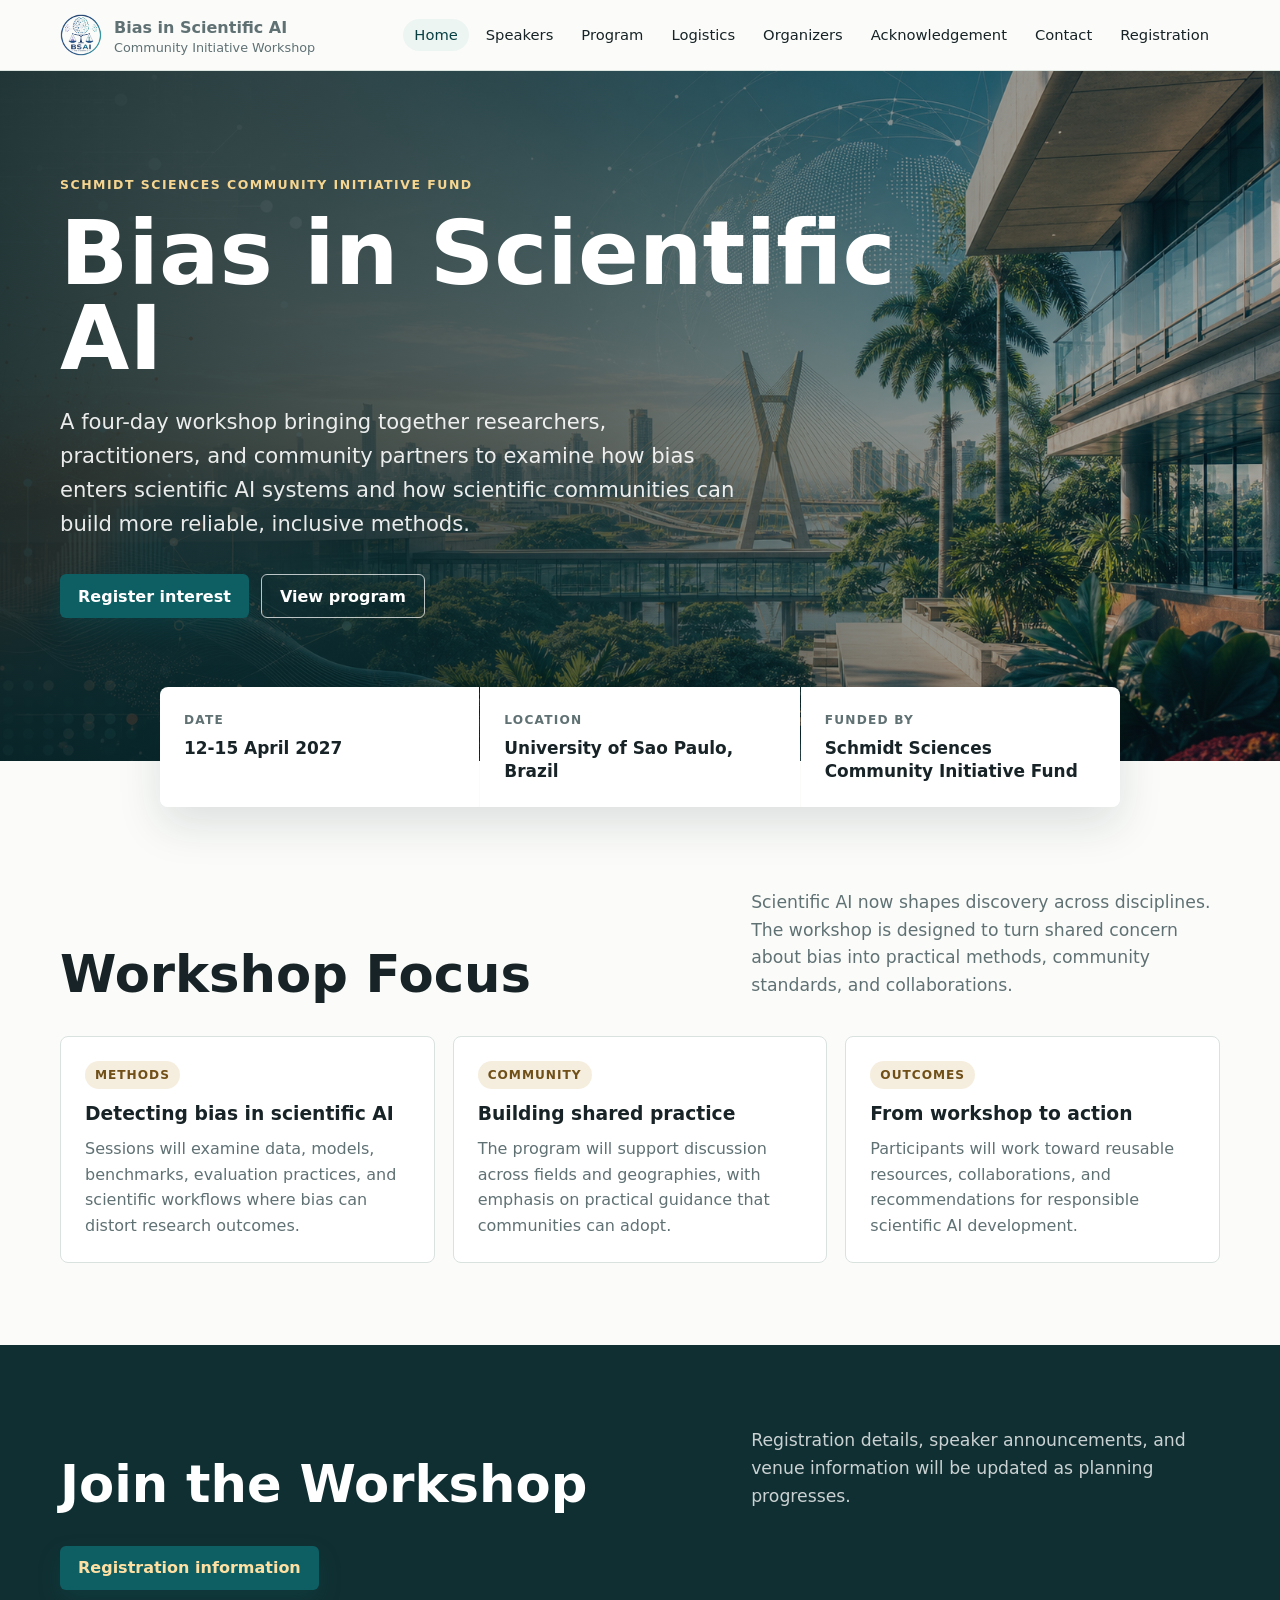
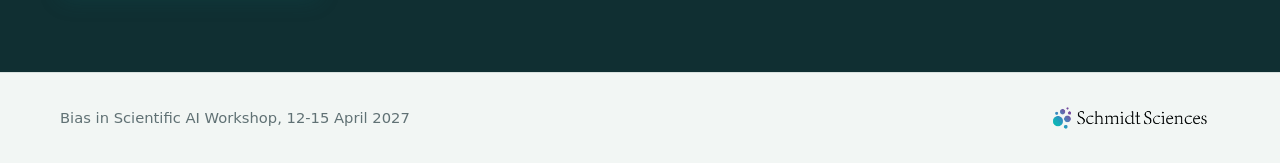
==== index.html @ dd46ebc9 "Initial workshop website" ====
<!doctype html>
<html lang="en">
<head>
  <meta charset="utf-8">
  <meta name="viewport" content="width=device-width, initial-scale=1">
  <title>Bias in Scientific AI Workshop</title>
  <meta name="description" content="Bias in Scientific AI, a community initiative workshop funded by Schmidt Sciences, 12-15 April 2027 at the University of Sao Paulo, Brazil.">
  <link rel="stylesheet" href="assets/css/styles.css">
</head>
<body>
  <header class="site-header">
    <div class="nav-wrap">
      <a class="brand" href="index.html">
        <img class="brand-logo" src="images/BSAIlogo.png" alt="Bias in Scientific AI workshop logo">
        <span class="brand-text">
          <strong>Bias in Scientific AI</strong>
          <span>Community Initiative Workshop</span>
        </span>
      </a>
      <nav class="site-nav" aria-label="Primary navigation">
        <a href="index.html" aria-current="page">Home</a>
        <a href="speakers.html">Speakers</a>
        <a href="program.html">Program</a>
        <a href="logistics.html">Logistics</a>
        <a href="organizers.html">Organizers</a>
        <a href="acknowledgement.html">Acknowledgement</a>
        <a href="contact.html">Contact</a>
        <a href="registration.html">Registration</a>
      </nav>
    </div>
  </header>

  <main>
    <section class="hero">
      <div class="hero-inner">
        <p class="eyebrow">Schmidt Sciences Community Initiative Fund</p>
        <h1>Bias in Scientific AI</h1>
        <p class="hero-summary">A four-day workshop bringing together researchers, practitioners, and community partners to examine how bias enters scientific AI systems and how scientific communities can build more reliable, inclusive methods.</p>
        <div class="hero-actions">
          <a class="button" href="registration.html">Register interest</a>
          <a class="button-secondary" href="program.html">View program</a>
        </div>
      </div>
    </section>

    <div class="hero-facts" aria-label="Workshop details">
      <div class="fact">
        <span>Date</span>
        <strong>12-15 April 2027</strong>
      </div>
      <div class="fact">
        <span>Location</span>
        <strong>University of Sao Paulo, Brazil</strong>
      </div>
      <div class="fact">
        <span>Funded by</span>
        <strong>Schmidt Sciences Community Initiative Fund</strong>
      </div>
    </div>

    <section class="section">
      <div class="section-header">
        <h2>Workshop Focus</h2>
        <p>Scientific AI now shapes discovery across disciplines. The workshop is designed to turn shared concern about bias into practical methods, community standards, and collaborations.</p>
      </div>
      <div class="grid">
        <article class="card">
          <span class="tag">Methods</span>
          <h3>Detecting bias in scientific AI</h3>
          <p>Sessions will examine data, models, benchmarks, evaluation practices, and scientific workflows where bias can distort research outcomes.</p>
        </article>
        <article class="card">
          <span class="tag">Community</span>
          <h3>Building shared practice</h3>
          <p>The program will support discussion across fields and geographies, with emphasis on practical guidance that communities can adopt.</p>
        </article>
        <article class="card">
          <span class="tag">Outcomes</span>
          <h3>From workshop to action</h3>
          <p>Participants will work toward reusable resources, collaborations, and recommendations for responsible scientific AI development.</p>
        </article>
      </div>
    </section>

    <section class="band">
      <div class="section">
        <div class="section-header">
          <h2>Join the Workshop</h2>
          <p>Registration details, speaker announcements, and venue information will be updated as planning progresses.</p>
        </div>
        <a class="button" href="registration.html">Registration information</a>
      </div>
    </section>
  </main>

  <footer class="site-footer">
    <div class="footer-inner">
      <span>Bias in Scientific AI Workshop, 12-15 April 2027</span>
      <img class="footer-logo" src="images/schmidtsciences_secondary_color.png" alt="Schmidt Sciences">
    </div>
  </footer>
</body>
</html>
---- assets/css/styles.css ----
:root {
  --ink: #172326;
  --muted: #607174;
  --paper: #fbfcfa;
  --panel: #ffffff;
  --line: #d9e2df;
  --teal: #0e5f63;
  --teal-dark: #073f42;
  --coral: #c94f3f;
  --gold: #bf8f35;
  --soft: #edf5f2;
  --shadow: 0 18px 44px rgba(18, 36, 38, 0.13);
  --radius: 8px;
}

* {
  box-sizing: border-box;
}

html {
  scroll-behavior: smooth;
}

body {
  margin: 0;
  color: var(--ink);
  background: var(--paper);
  font-family: Inter, ui-sans-serif, system-ui, -apple-system, BlinkMacSystemFont, "Segoe UI", sans-serif;
  line-height: 1.6;
}

a {
  color: var(--teal);
  text-decoration-color: rgba(14, 95, 99, 0.35);
  text-underline-offset: 0.18em;
}

a:hover {
  color: var(--coral);
}

img {
  display: block;
  max-width: 100%;
}

.site-header {
  position: sticky;
  top: 0;
  z-index: 10;
  border-bottom: 1px solid rgba(217, 226, 223, 0.88);
  background: rgba(251, 252, 250, 0.94);
  backdrop-filter: blur(14px);
}

.nav-wrap {
  display: flex;
  align-items: center;
  justify-content: space-between;
  width: min(1160px, calc(100% - 32px));
  margin: 0 auto;
  padding: 14px 0;
  gap: 24px;
}

.brand {
  display: inline-flex;
  align-items: center;
  gap: 12px;
  color: var(--ink);
  text-decoration: none;
  line-height: 1.1;
  min-width: 220px;
}

.brand-logo {
  width: 42px;
  height: 42px;
  flex: 0 0 auto;
  object-fit: contain;
}

.brand-text {
  display: grid;
}

.brand strong {
  font-size: 1rem;
  letter-spacing: 0;
}

.brand span {
  color: var(--muted);
  font-size: 0.8rem;
  margin-top: 4px;
}

.site-nav {
  display: flex;
  align-items: center;
  justify-content: flex-end;
  flex-wrap: wrap;
  gap: 6px;
}

.site-nav a {
  border-radius: 999px;
  color: var(--ink);
  font-size: 0.92rem;
  line-height: 1;
  padding: 9px 11px;
  text-decoration: none;
}

.site-nav a:hover,
.site-nav a[aria-current="page"] {
  background: var(--soft);
  color: var(--teal-dark);
}

.button,
.button-secondary {
  display: inline-flex;
  align-items: center;
  justify-content: center;
  min-height: 44px;
  border-radius: 6px;
  padding: 0 18px;
  font-weight: 700;
  text-decoration: none;
}

.button {
  background: var(--teal);
  color: #fff;
  box-shadow: 0 10px 22px rgba(14, 95, 99, 0.22);
}

.button:hover {
  background: var(--teal-dark);
  color: #fff;
}

.button-secondary {
  border: 1px solid rgba(255, 255, 255, 0.72);
  color: #fff;
}

.button-secondary:hover {
  background: #fff;
  color: var(--teal-dark);
}

.hero {
  position: relative;
  min-height: 690px;
  color: #fff;
  background:
    linear-gradient(90deg, rgba(7, 30, 32, 0.88) 0%, rgba(7, 30, 32, 0.66) 44%, rgba(7, 30, 32, 0.22) 100%),
    url("../../images/hero-workshop.png") center / cover no-repeat;
}

.hero-inner {
  width: min(1160px, calc(100% - 32px));
  margin: 0 auto;
  padding: 104px 0 92px;
}

.eyebrow {
  margin: 0 0 16px;
  color: #f5d58f;
  font-size: 0.78rem;
  font-weight: 800;
  letter-spacing: 0.12em;
  text-transform: uppercase;
}

.hero h1 {
  max-width: 860px;
  margin: 0;
  font-size: clamp(3rem, 7vw, 6.6rem);
  line-height: 0.95;
  letter-spacing: 0;
}

.hero-summary {
  max-width: 690px;
  margin: 24px 0 0;
  color: rgba(255, 255, 255, 0.9);
  font-size: clamp(1.05rem, 1.7vw, 1.32rem);
}

.hero-actions {
  display: flex;
  flex-wrap: wrap;
  gap: 12px;
  margin-top: 34px;
}

.hero-facts {
  display: grid;
  grid-template-columns: repeat(3, minmax(0, 1fr));
  gap: 1px;
  width: min(960px, calc(100% - 32px));
  margin: -74px auto 0;
  position: relative;
  z-index: 2;
  border-radius: var(--radius);
  overflow: hidden;
  box-shadow: var(--shadow);
}

.fact {
  background: var(--panel);
  padding: 24px;
}

.fact span {
  display: block;
  color: var(--muted);
  font-size: 0.76rem;
  font-weight: 800;
  letter-spacing: 0.1em;
  text-transform: uppercase;
}

.fact strong {
  display: block;
  margin-top: 7px;
  color: var(--ink);
  font-size: 1.06rem;
  line-height: 1.35;
}

.section {
  width: min(1160px, calc(100% - 32px));
  margin: 0 auto;
  padding: 82px 0;
}

.section.narrow {
  width: min(880px, calc(100% - 32px));
}

.section-header {
  display: grid;
  grid-template-columns: minmax(0, 0.9fr) minmax(260px, 0.65fr);
  gap: 42px;
  align-items: end;
  margin-bottom: 36px;
}

.section-header h2,
.page-title h1 {
  margin: 0;
  font-size: clamp(2rem, 4vw, 3.8rem);
  line-height: 1.02;
  letter-spacing: 0;
}

.section-header p,
.page-title p,
.lead {
  margin: 0;
  color: var(--muted);
  font-size: 1.08rem;
}

.page-title {
  background: var(--soft);
  border-bottom: 1px solid var(--line);
}

.page-title-inner {
  width: min(1160px, calc(100% - 32px));
  margin: 0 auto;
  padding: 72px 0 62px;
}

.page-title-with-logo {
  display: grid;
  grid-template-columns: minmax(0, 1fr) 150px;
  gap: 34px;
  align-items: center;
}

.page-title-logo {
  justify-self: end;
  width: min(150px, 100%);
  height: auto;
  object-fit: contain;
}

.page-title h1 {
  max-width: 900px;
}

.page-title p {
  max-width: 760px;
  margin-top: 18px;
}

.grid {
  display: grid;
  grid-template-columns: repeat(3, minmax(0, 1fr));
  gap: 18px;
}

.grid.two {
  grid-template-columns: repeat(2, minmax(0, 1fr));
}

.card,
.person,
.notice,
.timeline-item,
.schedule-row {
  border: 1px solid var(--line);
  border-radius: var(--radius);
  background: var(--panel);
}

.card,
.person,
.notice {
  padding: 24px;
}

.card h3,
.person h3,
.notice h2,
.timeline-item h3,
.schedule-row h3 {
  margin: 0 0 10px;
  line-height: 1.2;
}

.card p,
.person p,
.notice p {
  margin: 0;
  color: var(--muted);
}

.person-photo {
  width: 100%;
  aspect-ratio: 4 / 3;
  border-radius: 6px;
  margin-bottom: 18px;
  background:
    linear-gradient(135deg, rgba(14, 95, 99, 0.14), rgba(201, 79, 63, 0.13)),
    var(--soft);
  border: 1px solid var(--line);
}

.tag {
  display: inline-flex;
  align-items: center;
  min-height: 28px;
  border-radius: 999px;
  margin-bottom: 14px;
  padding: 0 10px;
  background: rgba(191, 143, 53, 0.16);
  color: #705018;
  font-size: 0.76rem;
  font-weight: 800;
  letter-spacing: 0.08em;
  text-transform: uppercase;
}

.band {
  background: #102f32;
  color: #fff;
}

.band .section-header p,
.band .lead {
  color: rgba(255, 255, 255, 0.78);
}

.band a {
  color: #ffe0a3;
}

.timeline {
  display: grid;
  gap: 14px;
}

.timeline-item {
  display: grid;
  grid-template-columns: 160px 1fr;
  gap: 22px;
  padding: 22px;
}

.timeline-item time {
  color: var(--coral);
  font-weight: 800;
}

.timeline-item p {
  margin: 0;
  color: var(--muted);
}

.resource-links {
  display: flex;
  flex-wrap: wrap;
  gap: 10px;
  margin-top: 16px;
}

.resource-links a {
  display: inline-flex;
  align-items: center;
  min-height: 34px;
  border: 1px solid var(--line);
  border-radius: 999px;
  padding: 0 13px;
  background: var(--soft);
  color: var(--teal-dark);
  font-size: 0.9rem;
  font-weight: 700;
  text-decoration: none;
}

.resource-links a:hover {
  border-color: rgba(201, 79, 63, 0.42);
  background: #fff5f1;
  color: var(--coral);
}

.schedule {
  display: grid;
  gap: 16px;
}

.schedule-row {
  display: grid;
  grid-template-columns: 180px 1fr;
  gap: 22px;
  padding: 22px;
}

.schedule-row .time {
  color: var(--teal-dark);
  font-weight: 800;
}

.schedule-row p {
  margin: 0;
  color: var(--muted);
}

.split {
  display: grid;
  grid-template-columns: minmax(0, 0.78fr) minmax(300px, 0.52fr);
  gap: 34px;
  align-items: start;
}

.list {
  margin: 0;
  padding-left: 20px;
  color: var(--muted);
}

.list li + li {
  margin-top: 10px;
}

.contact-box {
  border-left: 5px solid var(--coral);
}

.ack-logo {
  width: min(360px, 100%);
  height: auto;
  margin: 6px 0 24px;
}

.feature-photo {
  margin: 0 0 34px;
}

.feature-photo img {
  width: 100%;
  max-height: 620px;
  object-fit: cover;
  border-radius: var(--radius);
  box-shadow: var(--shadow);
}

.feature-photo figcaption {
  margin-top: 12px;
  color: var(--muted);
  font-size: 0.95rem;
  text-align: center;
}

.organizer-grid {
  display: grid;
  grid-template-columns: repeat(4, minmax(0, 1fr));
  gap: 18px;
}

.organizer-card {
  padding: 16px;
}

.organizer-photo {
  width: 100%;
  aspect-ratio: 1 / 1;
  object-fit: cover;
  object-position: center;
  border-radius: 6px;
  margin-bottom: 16px;
  border: 1px solid var(--line);
  background: var(--soft);
}

.site-footer {
  border-top: 1px solid var(--line);
  background: #f2f6f4;
}

.footer-inner {
  display: flex;
  align-items: center;
  justify-content: space-between;
  flex-wrap: wrap;
  gap: 16px;
  width: min(1160px, calc(100% - 32px));
  margin: 0 auto;
  padding: 28px 0;
  color: var(--muted);
  font-size: 0.92rem;
}

.footer-logo {
  width: 178px;
  height: auto;
  max-height: 42px;
  object-fit: contain;
}

.footer-inner a {
  color: var(--ink);
}

@media (max-width: 900px) {
  .nav-wrap,
  .section-header,
  .page-title-with-logo,
  .split {
    grid-template-columns: 1fr;
  }

  .nav-wrap {
    display: grid;
  }

  .site-nav {
    justify-content: flex-start;
  }

  .page-title-logo {
    justify-self: start;
    width: 112px;
  }

  .hero {
    min-height: 650px;
  }

  .hero-facts,
  .grid,
  .grid.two,
  .organizer-grid {
    grid-template-columns: 1fr;
  }

  .hero-facts {
    margin-top: 0;
    width: 100%;
    border-radius: 0;
  }

  .timeline-item,
  .schedule-row {
    grid-template-columns: 1fr;
  }
}

@media (max-width: 560px) {
  .nav-wrap,
  .section,
  .page-title-inner,
  .hero-inner,
  .footer-inner {
    width: min(100% - 24px, 1160px);
  }

  .site-nav a {
    padding: 8px 9px;
    font-size: 0.86rem;
  }

  .brand {
    min-width: 0;
  }

  .brand-logo {
    width: 36px;
    height: 36px;
  }

  .hero-inner {
    padding-top: 72px;
  }

  .section {
    padding: 58px 0;
  }

  .page-title-inner {
    padding: 52px 0 46px;
  }
}
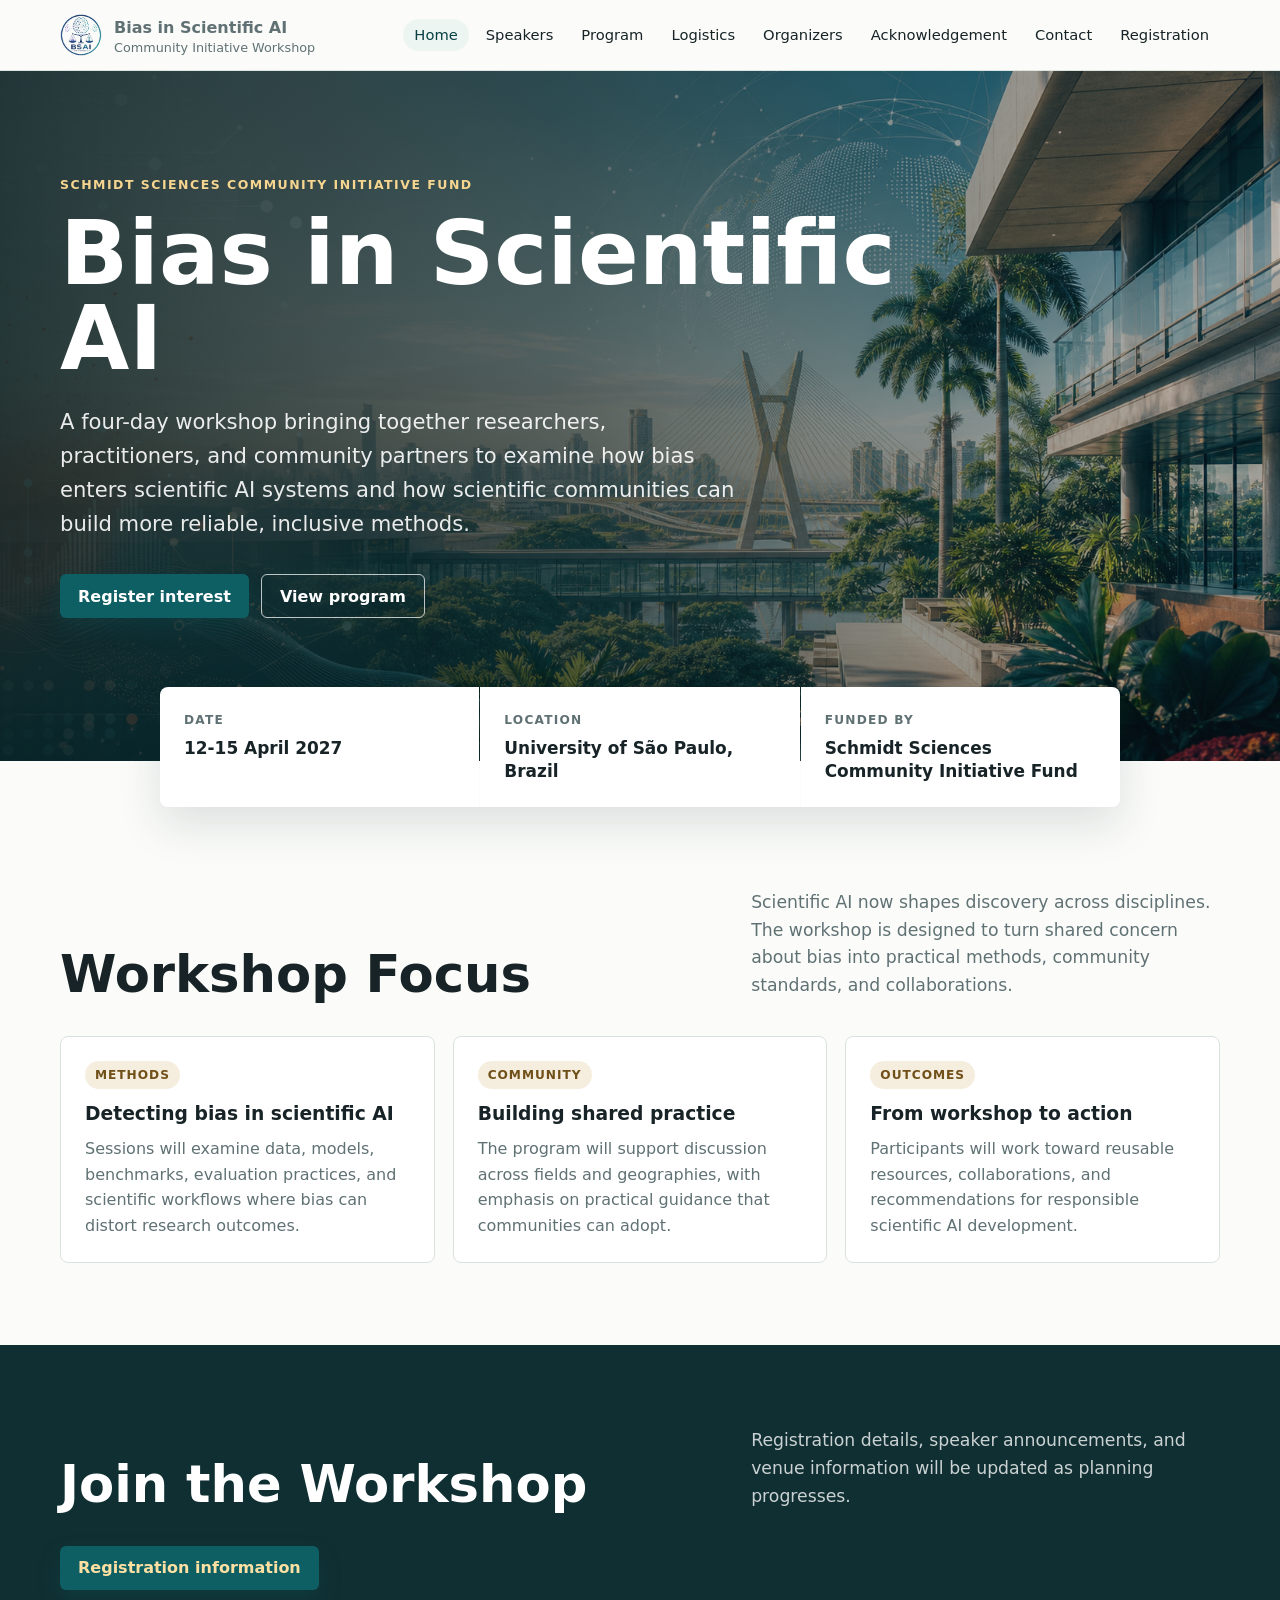
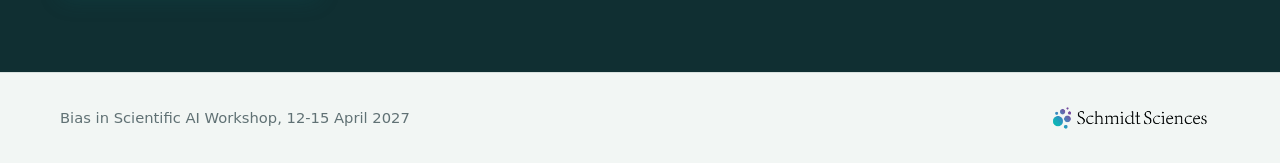
==== commit 31dffce8: "Correct spelling of 'São' in location" ====
--- a/index.html
+++ b/index.html
@@ -50,7 +50,7 @@
       </div>
       <div class="fact">
         <span>Location</span>
-        <strong>University of Sao Paulo, Brazil</strong>
+        <strong>University of São Paulo, Brazil</strong>
       </div>
       <div class="fact">
         <span>Funded by</span>
